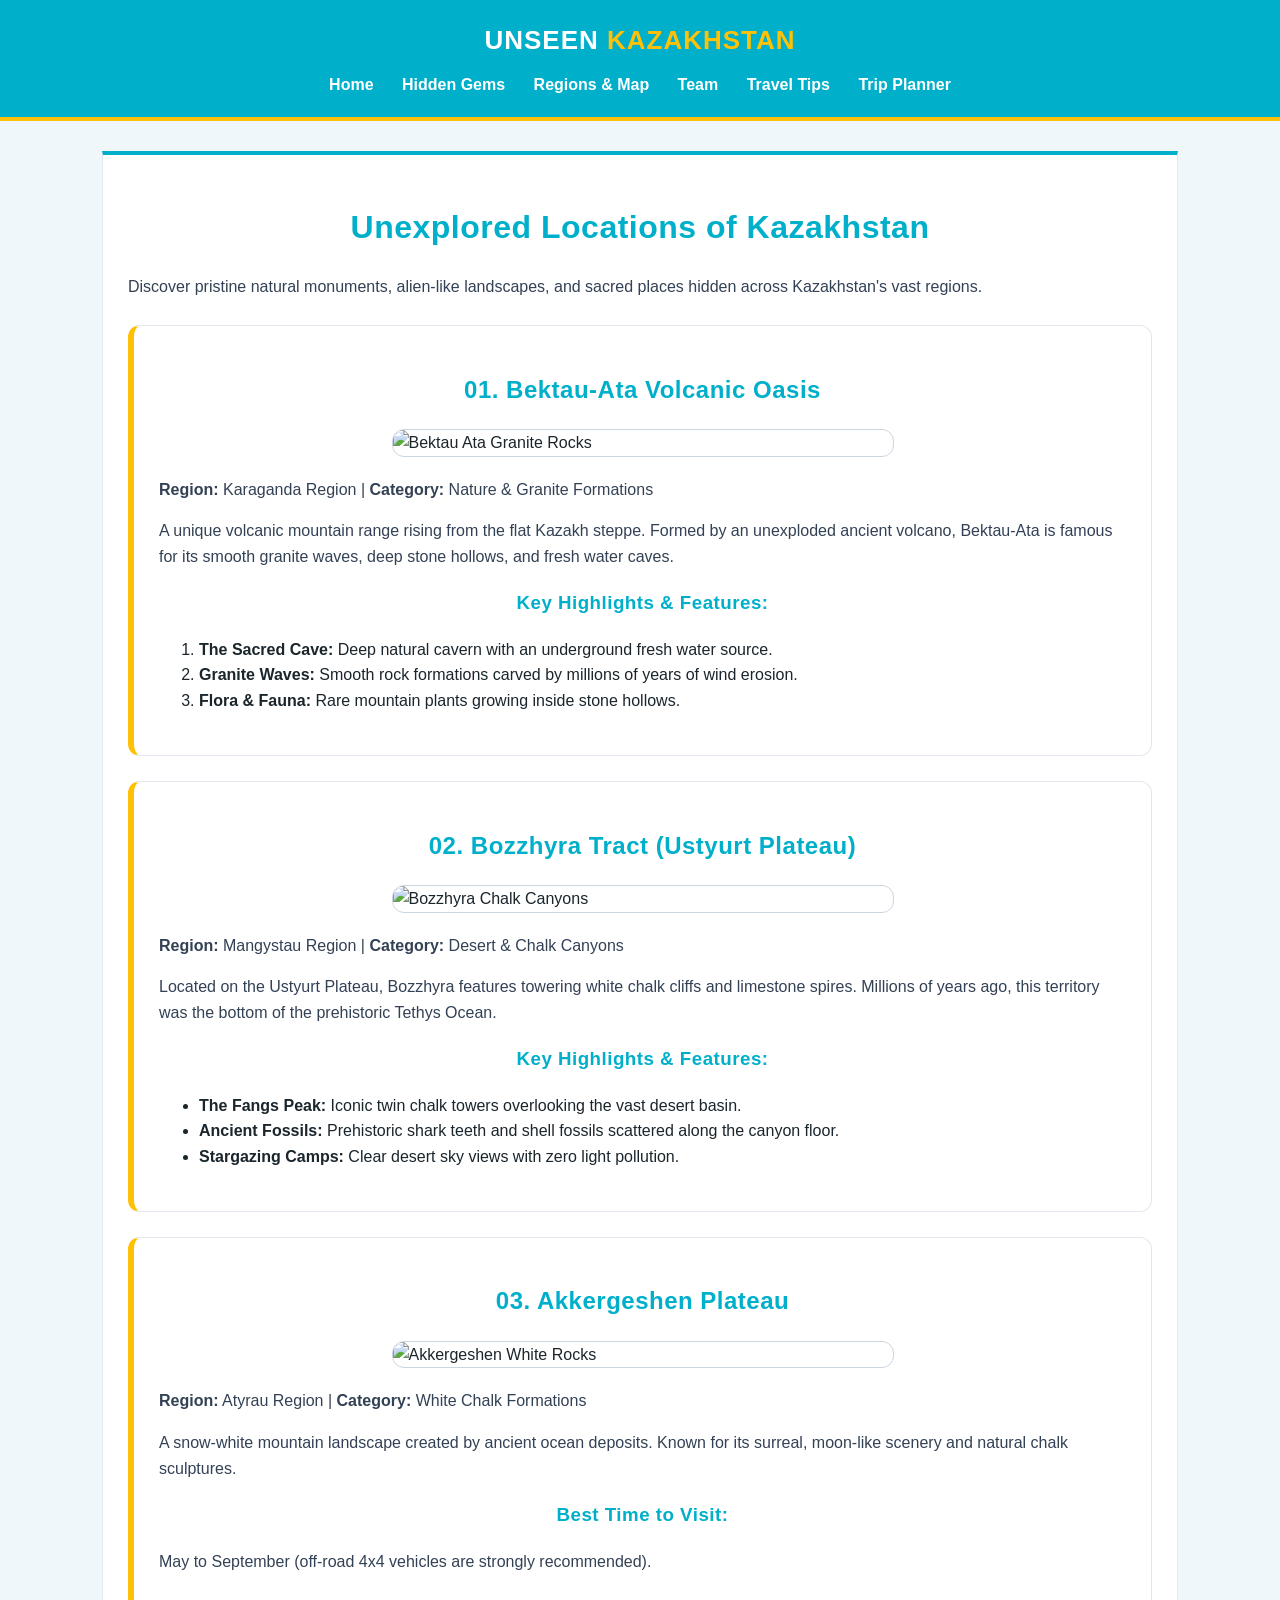
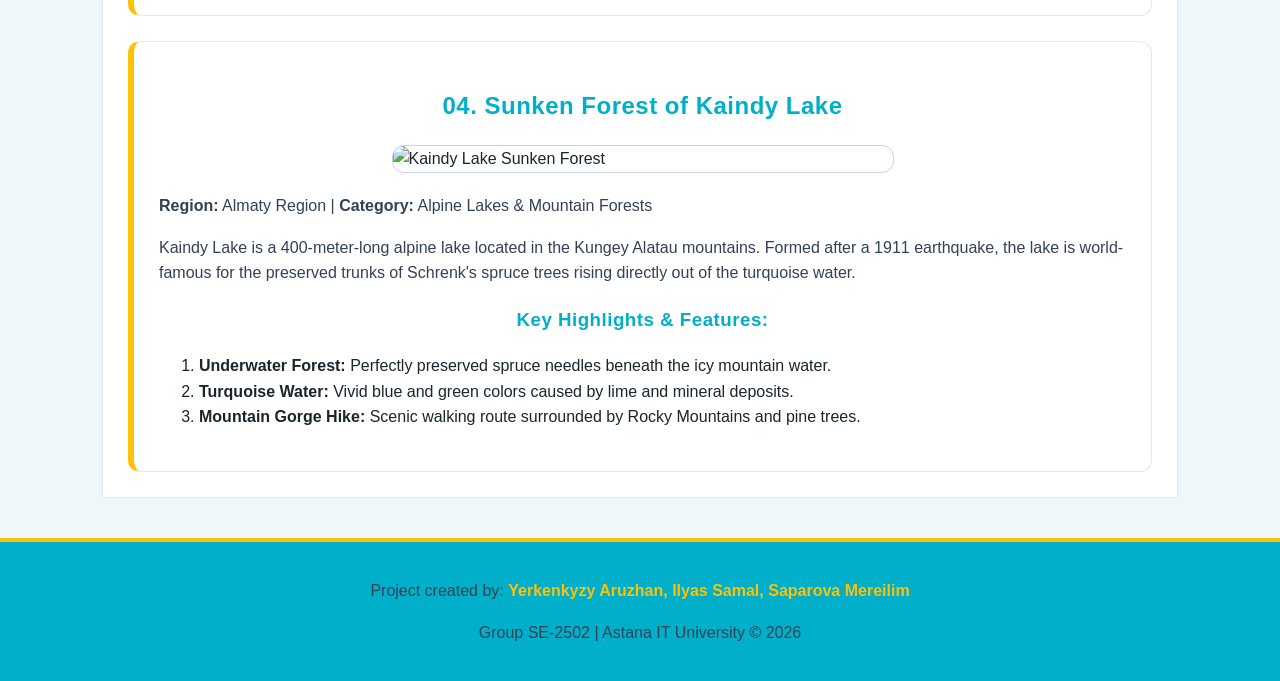
==== destinations.html @ 70504718 "Initial commit: Unseen Kazakhstan project" ====
<!DOCTYPE html>
<html lang="en">
<head>
    <meta charset="UTF-8">
    <title>Unseen Kazakhstan | Hidden Gems</title>
    <link rel="stylesheet" href="css/style.css">
</head>
<body>

    <div id="main-header">
        <div class="logo">UNSEEN <span>KAZAKHSTAN</span></div>
        <div class="nav-menu" style="text-align: center; margin-top: 10px;">
            <a href="index.html">Home</a>
            <a href="destinations.html">Hidden Gems</a>
            <a href="regions.html">Regions & Map</a>
            <a href="creators.html">Team</a>
            <a href="tips.html">Travel Tips</a>
            <a href="planner.html">Trip Planner</a>
        </div>
    </div>

    <div class="content-box">
        <h1>Unexplored Locations of Kazakhstan</h1>
        <p>Discover pristine natural monuments, alien-like landscapes, and sacred places hidden across Kazakhstan's vast regions.</p>
        
        <!-- Location 1 -->
        <div class="card">
            <h2>01. Bektau-Ata Volcanic Oasis</h2>
            <img src="https://trekking-club.com/assets/templates/images/content/publications/Bektau_Ata_1_small.jpeg" alt="Bektau Ata Granite Rocks" class="destination-img">
            <p><strong>Region:</strong> Karaganda Region | <strong>Category:</strong> Nature & Granite Formations</p>
            <p>A unique volcanic mountain range rising from the flat Kazakh steppe. Formed by an unexploded ancient volcano, Bektau-Ata is famous for its smooth granite waves, deep stone hollows, and fresh water caves.</p>
            
            <h3>Key Highlights & Features:</h3>
            <ol>
                <li><strong>The Sacred Cave:</strong> Deep natural cavern with an underground fresh water source.</li>
                <li><strong>Granite Waves:</strong> Smooth rock formations carved by millions of years of wind erosion.</li>
                <li><strong>Flora & Fauna:</strong> Rare mountain plants growing inside stone hollows.</li>
            </ol>
        </div>

        <!-- Location 2 -->
        <div class="card">
            <h2>02. Bozzhyra Tract (Ustyurt Plateau)</h2>
            <img src="https://dwc.kg/wp-content/uploads/2023/06/original.jpg" alt="Bozzhyra Chalk Canyons" class="destination-img">
            <p><strong>Region:</strong> Mangystau Region | <strong>Category:</strong> Desert & Chalk Canyons</p>
            <p>Located on the Ustyurt Plateau, Bozzhyra features towering white chalk cliffs and limestone spires. Millions of years ago, this territory was the bottom of the prehistoric Tethys Ocean.</p>
            
            <h3>Key Highlights & Features:</h3>
            <ul>
                <li><strong>The Fangs Peak:</strong> Iconic twin chalk towers overlooking the vast desert basin.</li>
                <li><strong>Ancient Fossils:</strong> Prehistoric shark teeth and shell fossils scattered along the canyon floor.</li>
                <li><strong>Stargazing Camps:</strong> Clear desert sky views with zero light pollution.</li>
            </ul>
        </div>

        <!-- Location 3 -->
        <div class="card">
            <h2>03. Akkergeshen Plateau</h2>
            <img src="https://dynamic-media-cdn.tripadvisor.com/media/photo-o/13/db/dc/b3/caption.jpg?w=1200&h=1200&s=1" alt="Akkergeshen White Rocks" class="destination-img">
            <p><strong>Region:</strong> Atyrau Region | <strong>Category:</strong> White Chalk Formations</p>
            <p>A snow-white mountain landscape created by ancient ocean deposits. Known for its surreal, moon-like scenery and natural chalk sculptures.</p>
            
            <h3>Best Time to Visit:</h3>
            <p>May to September (off-road 4x4 vehicles are strongly recommended).</p>
        </div>

        <!-- Location 4 -->
        <div class="card">
            <h2>04. Sunken Forest of Kaindy Lake</h2>
            <img src="https://arendacar.kz/wp-content/uploads/sites/16/2025/09/mertvoe-1200x675-min.jpg" alt="Kaindy Lake Sunken Forest" class="destination-img">
            <p><strong>Region:</strong> Almaty Region | <strong>Category:</strong> Alpine Lakes & Mountain Forests</p>
            <p>Kaindy Lake is a 400-meter-long alpine lake located in the Kungey Alatau mountains. Formed after a 1911 earthquake, the lake is world-famous for the preserved trunks of Schrenk's spruce trees rising directly out of the turquoise water.</p>
            
            <h3>Key Highlights & Features:</h3>
            <ol>
                <li><strong>Underwater Forest:</strong> Perfectly preserved spruce needles beneath the icy mountain water.</li>
                <li><strong>Turquoise Water:</strong> Vivid blue and green colors caused by lime and mineral deposits.</li>
                <li><strong>Mountain Gorge Hike:</strong> Scenic walking route surrounded by Rocky Mountains and pine trees.</li>
            </ol>
        </div>

    </div>
    <div class="main-footer">
        <p>Project created by: <strong>Yerkenkyzy Aruzhan, Ilyas Samal, Saparova Mereilim</strong></p>
        <p>Group SE-2502 | Astana IT University &copy; 2026</p>
    </div>

</body>
</html>
---- css/style.css ----
/* --- 1. ELEMENT SELECTORS --- */
body {
    margin: 0;
    padding: 0;
    font-family: 'Segoe UI', Arial, sans-serif;
    background-color: #f0f7fa;
    color: #1a252c;
    line-height: 1.6;
}

h1, h2, h3 {
    font-family: 'Trebuchet MS', 'Lucida Sans Unicode', sans-serif;
    color: #00afca;
    text-align: center;
    letter-spacing: 0.5px;
}

p {
    font-size: 16px;
    color: #334155;
}

/* --- 2. ID SELECTOR --- */
#main-header {
    background-color: #00afca;
    padding: 20px;
    border-bottom: 4px solid #fec107;
    position: sticky;
    top: 0;
}

/* --- 3. CLASS SELECTORS --- */
.logo {
    font-family: 'Trebuchet MS', sans-serif;
    font-size: 26px;
    font-weight: bold;
    color: #ffffff;
    text-align: center;
    letter-spacing: 1px;
}

.logo span {
    color: #fec107;
}

.content-box {
    background-color: #ffffff;
    width: 80%;
    margin: 30px auto;
    padding: 25px;
    border: 1px solid #e2e8f0;
    border-top: 4px solid #00afca;
}

.card {
    background-color: #ffffff;
    padding: 25px;
    margin-top: 25px;
    border-radius: 12px;
    border-left: 6px solid #fec107;
    border-top: 1px solid #e2e8f0;
    border-right: 1px solid #e2e8f0;
    border-bottom: 1px solid #e2e8f0;
}

/* Правильный единый блок для изображений */
.destination-img, .location-img {
    width: 100%;
    max-width: 500px; /* Не дает картинке растягиваться больше ее качества */
    height: auto; /* Сохраняет естественные пропорции */
    display: block;
    margin: 20px auto; /* Центрирует картинку по середине карточки */
    border-radius: 12px;
    border: 1px solid #cbd5e1;
}
/* --- 4. DESCENDANT SELECTOR --- */
.nav-menu a {
    font-family: 'Trebuchet MS', sans-serif;
    color: #ffffff;
    text-decoration: none;
    margin: 0 12px;
    font-weight: bold;
}

.nav-menu a:hover {
    color: #fec107;
}

/* Footer */
.main-footer {
    text-align: center;
    padding: 20px;
    background-color: #00afca;
    color: #ffffff;
    font-size: 14px;
    border-top: 4px solid #fec107;
    margin-top: 40px;
}

.main-footer strong {
    color: #fec107;
}
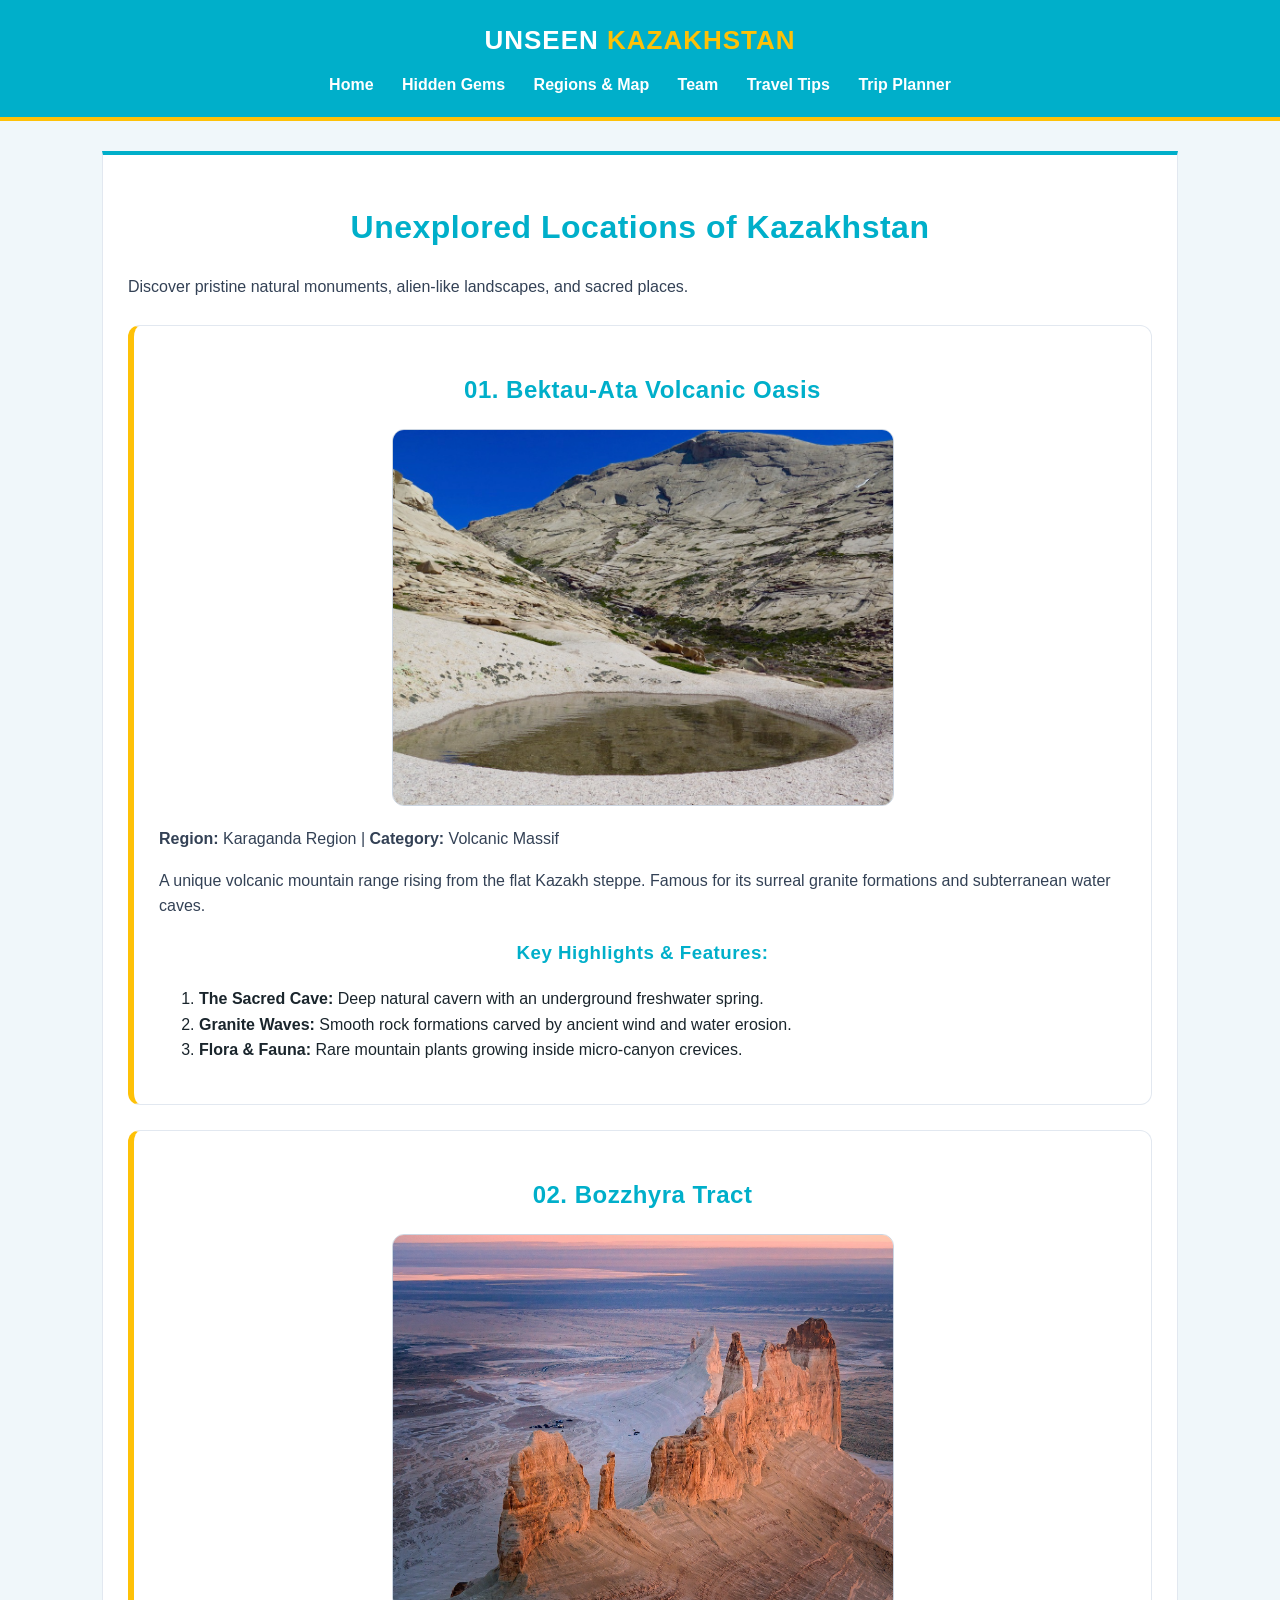
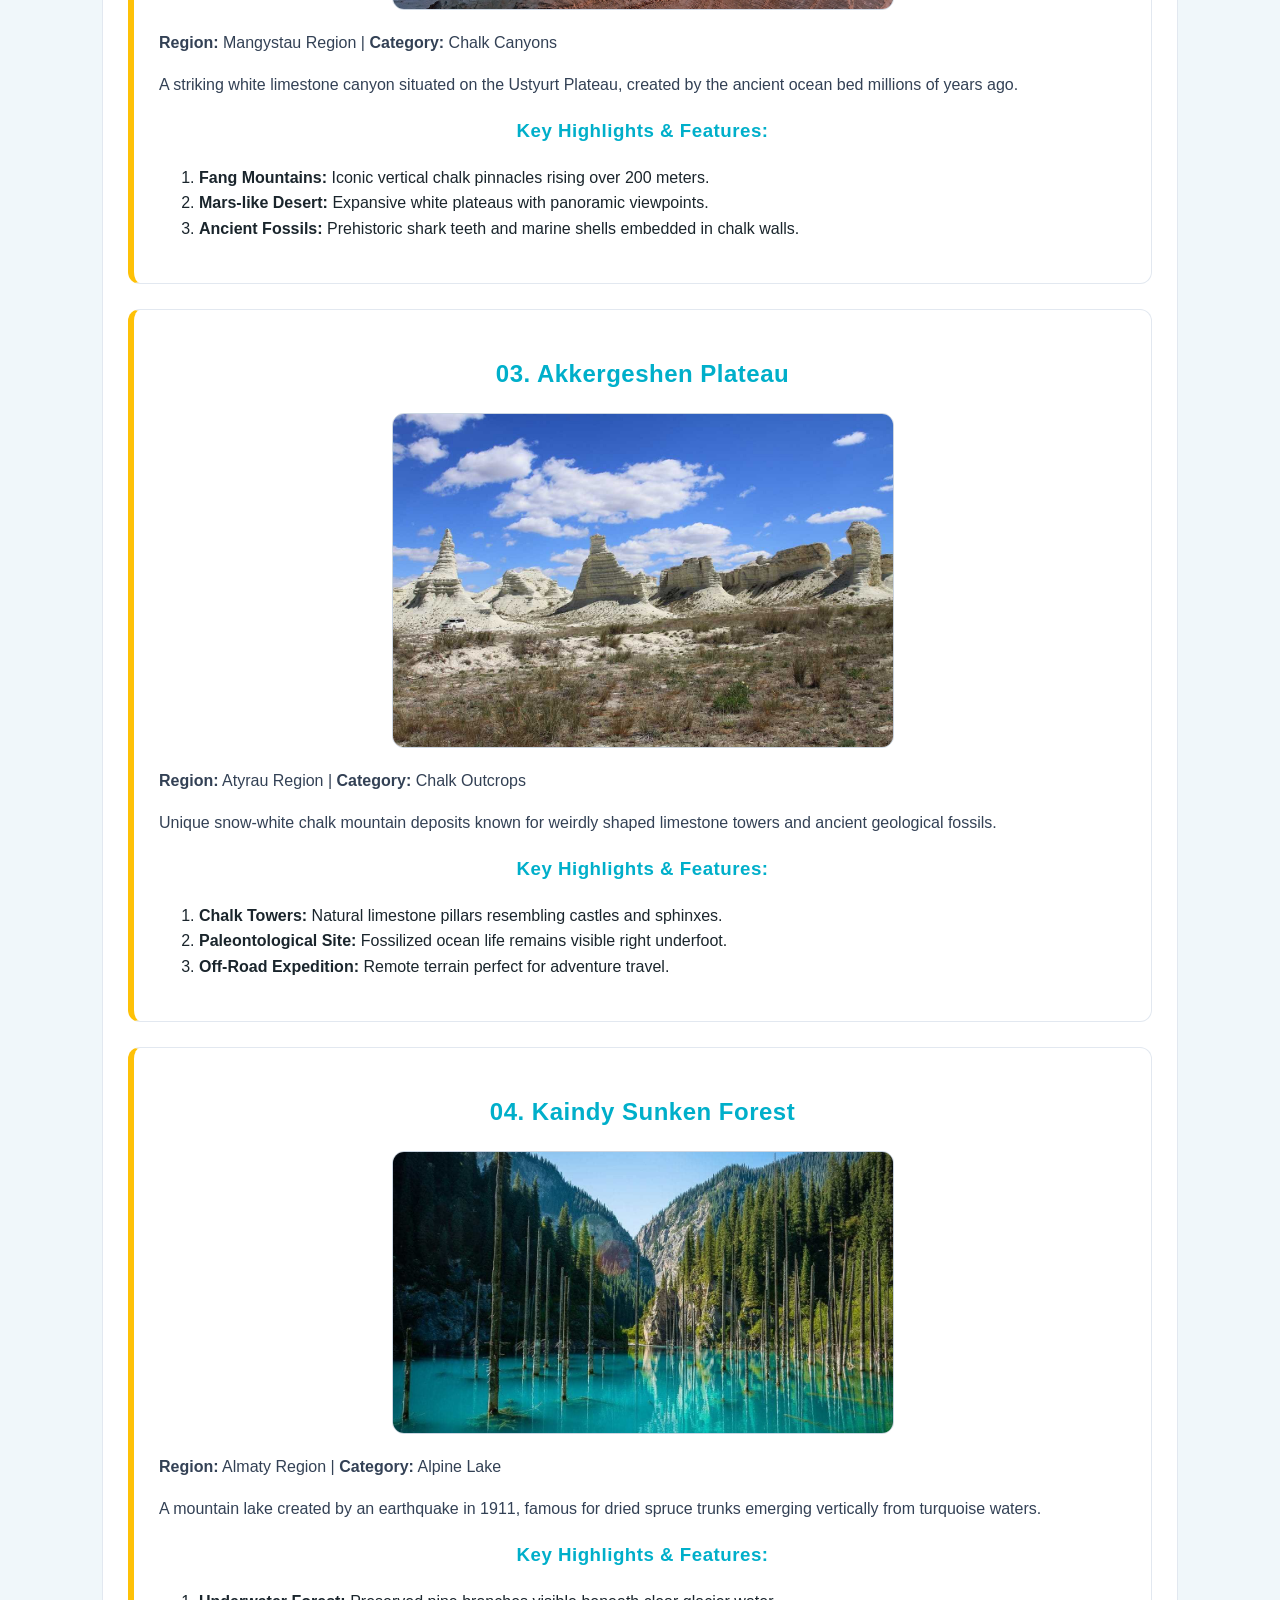
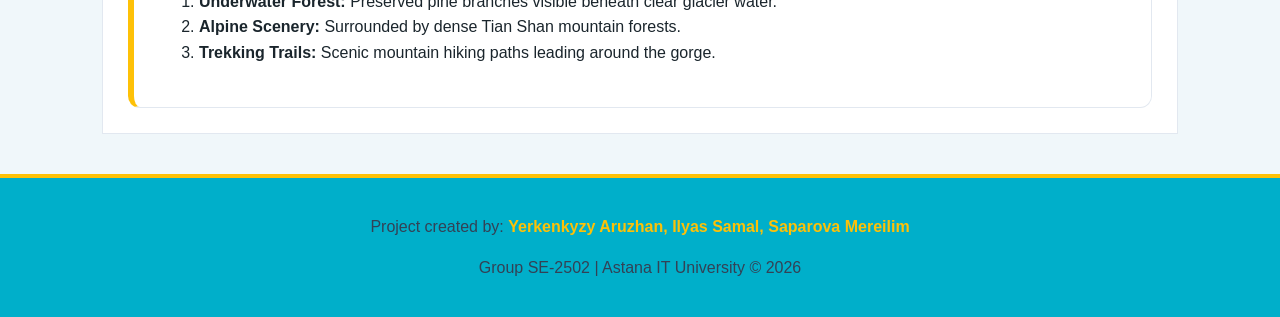
==== commit c6bb5363: "Update destinations.html with local image paths" ====
--- a/destinations.html
+++ b/destinations.html
@@ -21,65 +21,69 @@
 
     <div class="content-box">
         <h1>Unexplored Locations of Kazakhstan</h1>
-        <p>Discover pristine natural monuments, alien-like landscapes, and sacred places hidden across Kazakhstan's vast regions.</p>
-        
+        <p>Discover pristine natural monuments, alien-like landscapes, and sacred places.</p>
+
         <!-- Location 1 -->
         <div class="card">
             <h2>01. Bektau-Ata Volcanic Oasis</h2>
-            <img src="https://trekking-club.com/assets/templates/images/content/publications/Bektau_Ata_1_small.jpeg" alt="Bektau Ata Granite Rocks" class="destination-img">
-            <p><strong>Region:</strong> Karaganda Region | <strong>Category:</strong> Nature & Granite Formations</p>
-            <p>A unique volcanic mountain range rising from the flat Kazakh steppe. Formed by an unexploded ancient volcano, Bektau-Ata is famous for its smooth granite waves, deep stone hollows, and fresh water caves.</p>
+            <img src="images/Bektau-Ata.jpeg" alt="Bektau-Ata Volcanic Oasis" class="destination-img">
+            <p><strong>Region:</strong> Karaganda Region | <strong>Category:</strong> Volcanic Massif</p>
+            <p>A unique volcanic mountain range rising from the flat Kazakh steppe. Famous for its surreal granite formations and subterranean water caves.</p>
             
             <h3>Key Highlights & Features:</h3>
             <ol>
-                <li><strong>The Sacred Cave:</strong> Deep natural cavern with an underground fresh water source.</li>
-                <li><strong>Granite Waves:</strong> Smooth rock formations carved by millions of years of wind erosion.</li>
-                <li><strong>Flora & Fauna:</strong> Rare mountain plants growing inside stone hollows.</li>
+                <li><strong>The Sacred Cave:</strong> Deep natural cavern with an underground freshwater spring.</li>
+                <li><strong>Granite Waves:</strong> Smooth rock formations carved by ancient wind and water erosion.</li>
+                <li><strong>Flora & Fauna:</strong> Rare mountain plants growing inside micro-canyon crevices.</li>
             </ol>
         </div>
 
         <!-- Location 2 -->
         <div class="card">
-            <h2>02. Bozzhyra Tract (Ustyurt Plateau)</h2>
-            <img src="https://dwc.kg/wp-content/uploads/2023/06/original.jpg" alt="Bozzhyra Chalk Canyons" class="destination-img">
-            <p><strong>Region:</strong> Mangystau Region | <strong>Category:</strong> Desert & Chalk Canyons</p>
-            <p>Located on the Ustyurt Plateau, Bozzhyra features towering white chalk cliffs and limestone spires. Millions of years ago, this territory was the bottom of the prehistoric Tethys Ocean.</p>
+            <h2>02. Bozzhyra Tract</h2>
+            <img src="images/Bozzhyra.jpg" alt="Bozzhyra Tract" class="destination-img">
+            <p><strong>Region:</strong> Mangystau Region | <strong>Category:</strong> Chalk Canyons</p>
+            <p>A striking white limestone canyon situated on the Ustyurt Plateau, created by the ancient ocean bed millions of years ago.</p>
             
             <h3>Key Highlights & Features:</h3>
-            <ul>
-                <li><strong>The Fangs Peak:</strong> Iconic twin chalk towers overlooking the vast desert basin.</li>
-                <li><strong>Ancient Fossils:</strong> Prehistoric shark teeth and shell fossils scattered along the canyon floor.</li>
-                <li><strong>Stargazing Camps:</strong> Clear desert sky views with zero light pollution.</li>
-            </ul>
+            <ol>
+                <li><strong>Fang Mountains:</strong> Iconic vertical chalk pinnacles rising over 200 meters.</li>
+                <li><strong>Mars-like Desert:</strong> Expansive white plateaus with panoramic viewpoints.</li>
+                <li><strong>Ancient Fossils:</strong> Prehistoric shark teeth and marine shells embedded in chalk walls.</li>
+            </ol>
         </div>
 
         <!-- Location 3 -->
         <div class="card">
             <h2>03. Akkergeshen Plateau</h2>
-            <img src="https://dynamic-media-cdn.tripadvisor.com/media/photo-o/13/db/dc/b3/caption.jpg?w=1200&h=1200&s=1" alt="Akkergeshen White Rocks" class="destination-img">
-            <p><strong>Region:</strong> Atyrau Region | <strong>Category:</strong> White Chalk Formations</p>
-            <p>A snow-white mountain landscape created by ancient ocean deposits. Known for its surreal, moon-like scenery and natural chalk sculptures.</p>
+            <img src="images/Akkergeshen.jpg" alt="Akkergeshen Plateau" class="destination-img">
+            <p><strong>Region:</strong> Atyrau Region | <strong>Category:</strong> Chalk Outcrops</p>
+            <p>Unique snow-white chalk mountain deposits known for weirdly shaped limestone towers and ancient geological fossils.</p>
             
-            <h3>Best Time to Visit:</h3>
-            <p>May to September (off-road 4x4 vehicles are strongly recommended).</p>
+            <h3>Key Highlights & Features:</h3>
+            <ol>
+                <li><strong>Chalk Towers:</strong> Natural limestone pillars resembling castles and sphinxes.</li>
+                <li><strong>Paleontological Site:</strong> Fossilized ocean life remains visible right underfoot.</li>
+                <li><strong>Off-Road Expedition:</strong> Remote terrain perfect for adventure travel.</li>
+            </ol>
         </div>
 
         <!-- Location 4 -->
         <div class="card">
-            <h2>04. Sunken Forest of Kaindy Lake</h2>
-            <img src="https://arendacar.kz/wp-content/uploads/sites/16/2025/09/mertvoe-1200x675-min.jpg" alt="Kaindy Lake Sunken Forest" class="destination-img">
-            <p><strong>Region:</strong> Almaty Region | <strong>Category:</strong> Alpine Lakes & Mountain Forests</p>
-            <p>Kaindy Lake is a 400-meter-long alpine lake located in the Kungey Alatau mountains. Formed after a 1911 earthquake, the lake is world-famous for the preserved trunks of Schrenk's spruce trees rising directly out of the turquoise water.</p>
+            <h2>04. Kaindy Sunken Forest</h2>
+            <img src="images/Kaindy.jpg" alt="Kaindy Sunken Forest" class="destination-img">
+            <p><strong>Region:</strong> Almaty Region | <strong>Category:</strong> Alpine Lake</p>
+            <p>A mountain lake created by an earthquake in 1911, famous for dried spruce trunks emerging vertically from turquoise waters.</p>
             
             <h3>Key Highlights & Features:</h3>
             <ol>
-                <li><strong>Underwater Forest:</strong> Perfectly preserved spruce needles beneath the icy mountain water.</li>
-                <li><strong>Turquoise Water:</strong> Vivid blue and green colors caused by lime and mineral deposits.</li>
-                <li><strong>Mountain Gorge Hike:</strong> Scenic walking route surrounded by Rocky Mountains and pine trees.</li>
+                <li><strong>Underwater Forest:</strong> Preserved pine branches visible beneath clear glacier water.</li>
+                <li><strong>Alpine Scenery:</strong> Surrounded by dense Tian Shan mountain forests.</li>
+                <li><strong>Trekking Trails:</strong> Scenic mountain hiking paths leading around the gorge.</li>
             </ol>
         </div>
+    </div>
 
-    </div>
     <div class="main-footer">
         <p>Project created by: <strong>Yerkenkyzy Aruzhan, Ilyas Samal, Saparova Mereilim</strong></p>
         <p>Group SE-2502 | Astana IT University &copy; 2026</p>
